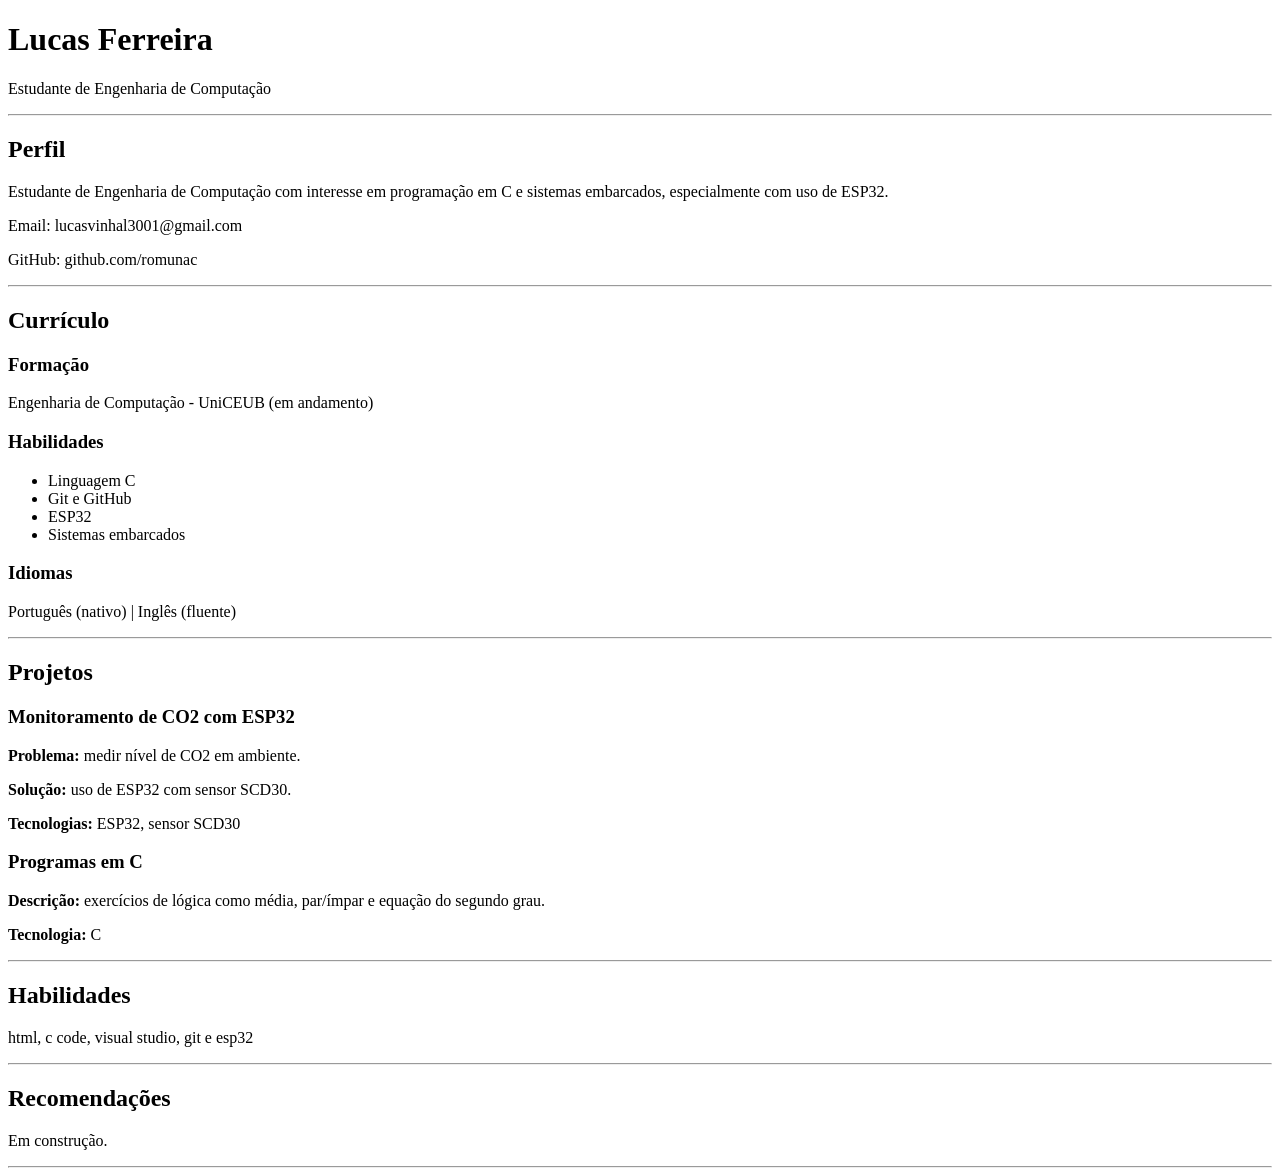
==== index.html @ 52177d5f "renomear portifolio.html para index.html" ====
<!DOCTYPE html>
<html lang="pt-br">
<head>
<meta charset="UTF-8">
<title>Portfolio - Lucas Ferreira</title>
</head>
<body>

<h1>Lucas Ferreira</h1>
<p>Estudante de Engenharia de Computação</p>

<hr>

<h2>Perfil</h2>
<p>Estudante de Engenharia de Computação com interesse em programação em C e sistemas embarcados, especialmente com uso de ESP32.</p>
<p>Email: lucasvinhal3001@gmail.com</p>
<p>GitHub: github.com/romunac</p>

<hr>

<h2>Currículo</h2>

<h3>Formação</h3>
<p>Engenharia de Computação - UniCEUB (em andamento)</p>

<h3>Habilidades</h3>
<ul>
<li>Linguagem C</li>
<li>Git e GitHub</li>
<li>ESP32</li>
<li>Sistemas embarcados</li>
</ul>

<h3>Idiomas</h3>
<p>Português (nativo) | Inglês (fluente)</p>

<hr>

<h2>Projetos</h2>

<h3>Monitoramento de CO2 com ESP32</h3>
<p><strong>Problema:</strong> medir nível de CO2 em ambiente.</p>
<p><strong>Solução:</strong> uso de ESP32 com sensor SCD30.</p>
<p><strong>Tecnologias:</strong> ESP32, sensor SCD30</p>

<h3>Programas em C</h3>
<p><strong>Descrição:</strong> exercícios de lógica como média, par/ímpar e equação do segundo grau.</p>
<p><strong>Tecnologia:</strong> C</p>

<hr>

<h2>Habilidades</h2>
<p>html, c code, visual studio, git e esp32</p>
    
<hr>

<h2>Recomendações</h2>
<p>Em construção.</p>

<hr>

</body>
</html>
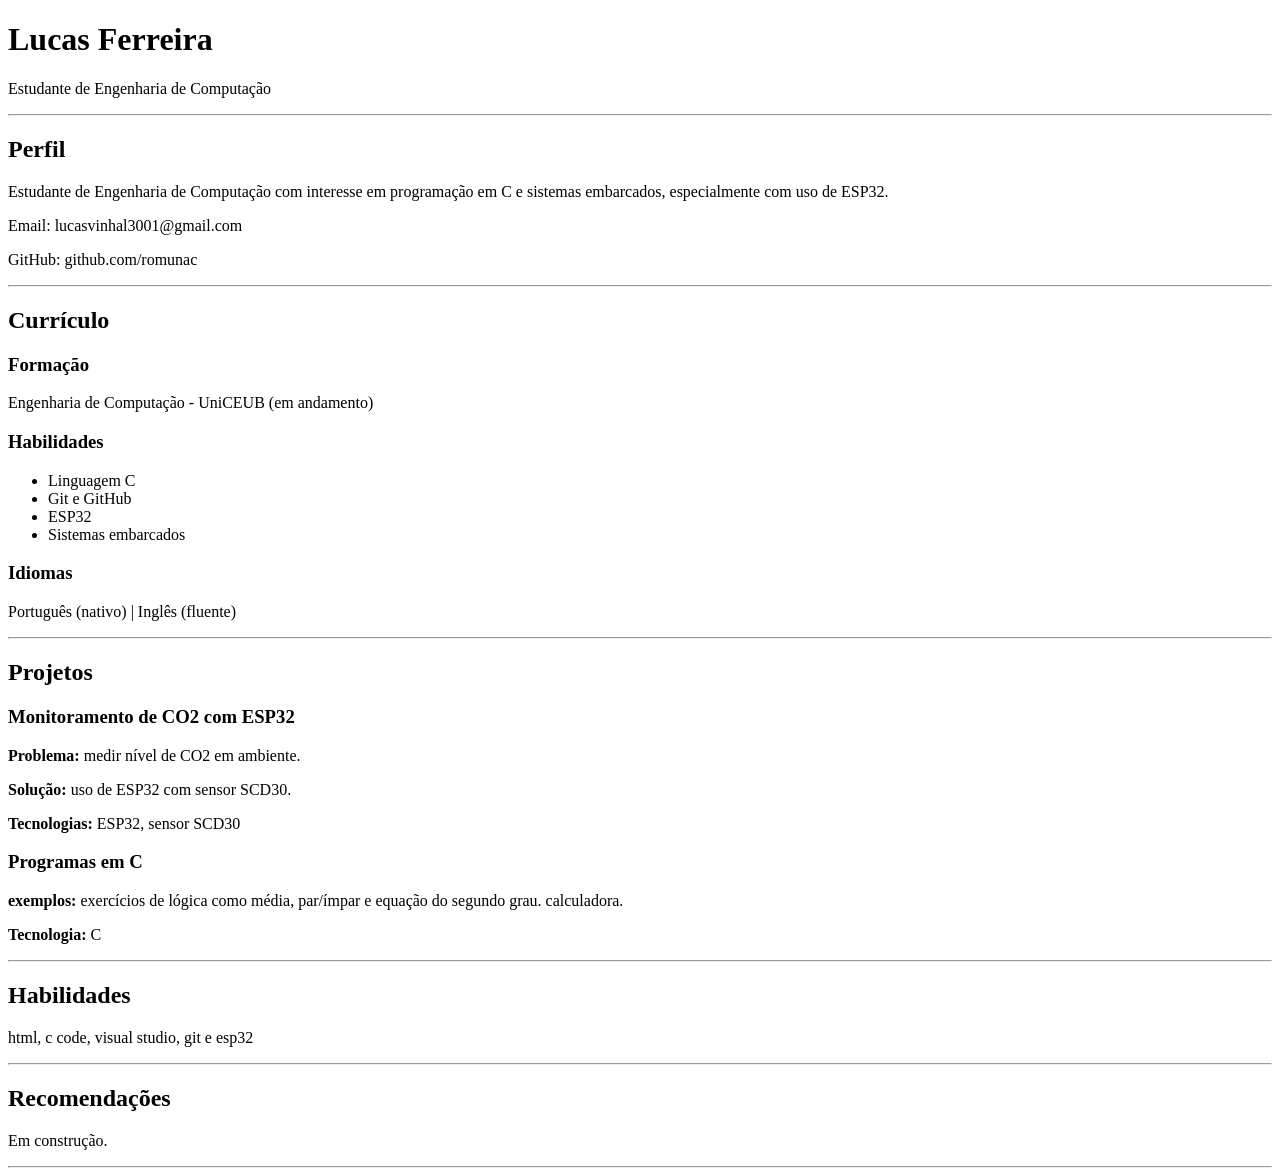
==== commit ee4dc3df: "pequenas mudanças de formatação" ====
--- a/index.html
+++ b/index.html
@@ -44,7 +44,7 @@
 <p><strong>Tecnologias:</strong> ESP32, sensor SCD30</p>
 
 <h3>Programas em C</h3>
-<p><strong>Descrição:</strong> exercícios de lógica como média, par/ímpar e equação do segundo grau.</p>
+<p><strong>exemplos:</strong> exercícios de lógica como média, par/ímpar e equação do segundo grau. calculadora.</p>
 <p><strong>Tecnologia:</strong> C</p>
 
 <hr>
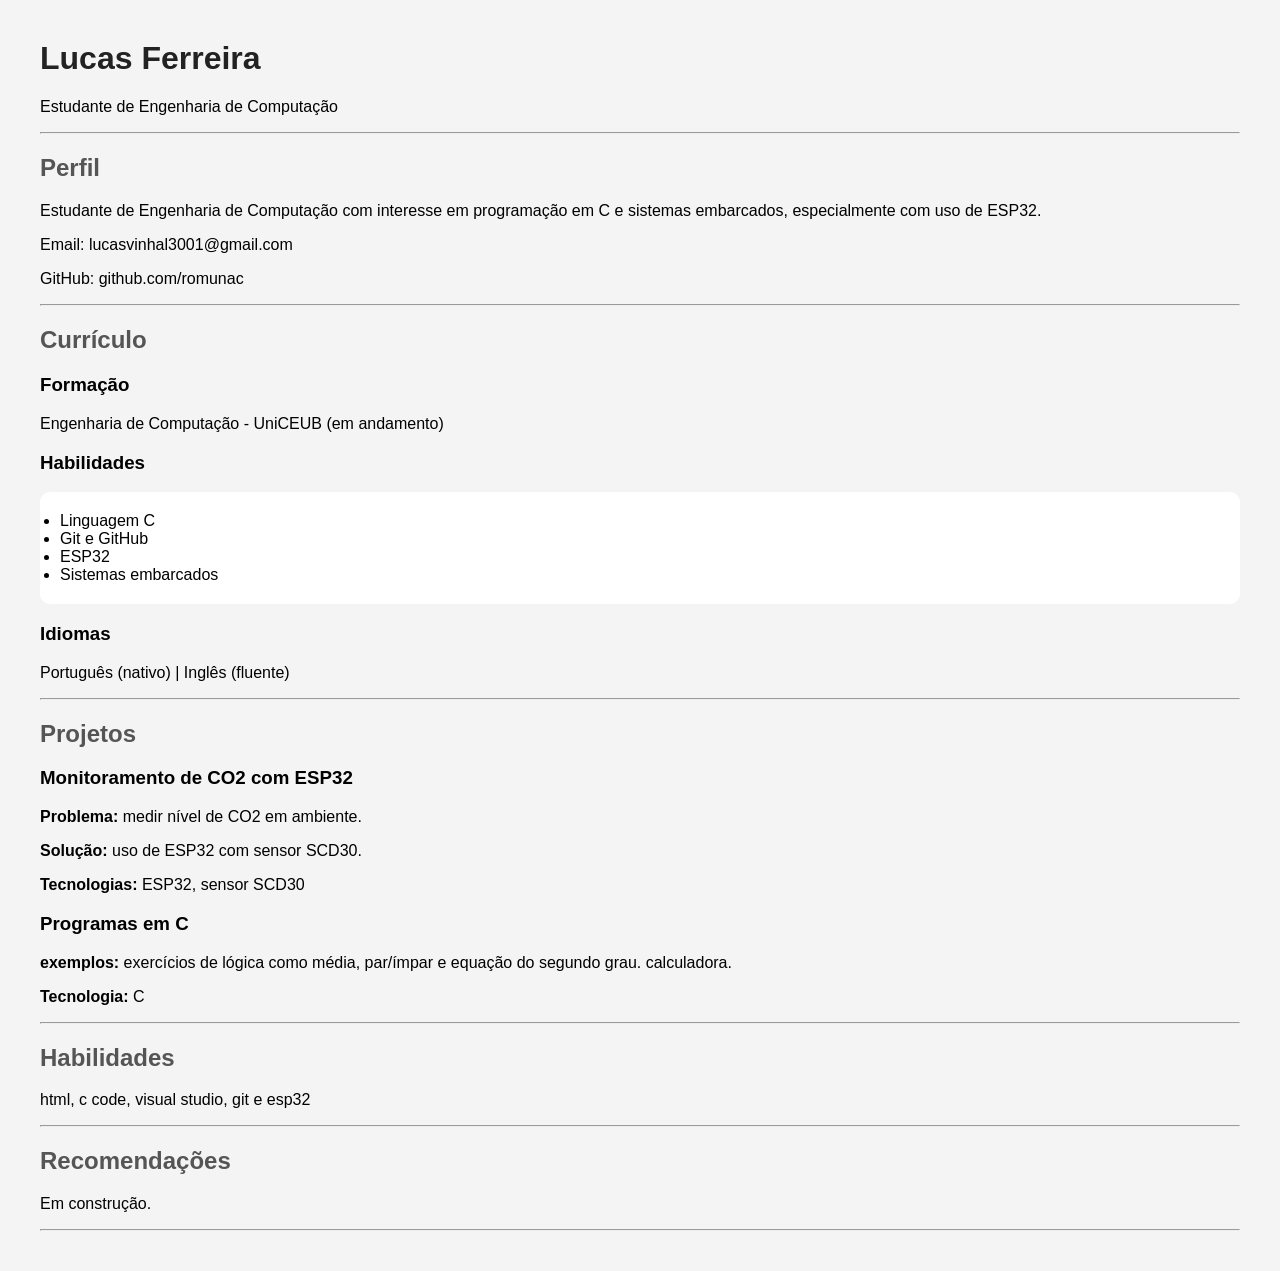
==== commit a2d83422: "Link CSS file to index.html" ====
--- a/index.html
+++ b/index.html
@@ -3,6 +3,7 @@
 <head>
 <meta charset="UTF-8">
 <title>Portfolio - Lucas Ferreira</title>
+<link rel="stylesheet" href="adds.css">
 </head>
 <body>
 
--- a/adds.css
+++ b/adds.css
@@ -0,0 +1,19 @@
+body {
+    font-family: Arial;
+    margin: 40px;
+    background: #f4f4f4;
+}
+
+h1 {
+    color: #222;
+}
+
+h2 {
+    color: #555;
+}
+
+ul {
+    background: white;
+    padding: 20px;
+    border-radius: 10px;
+}
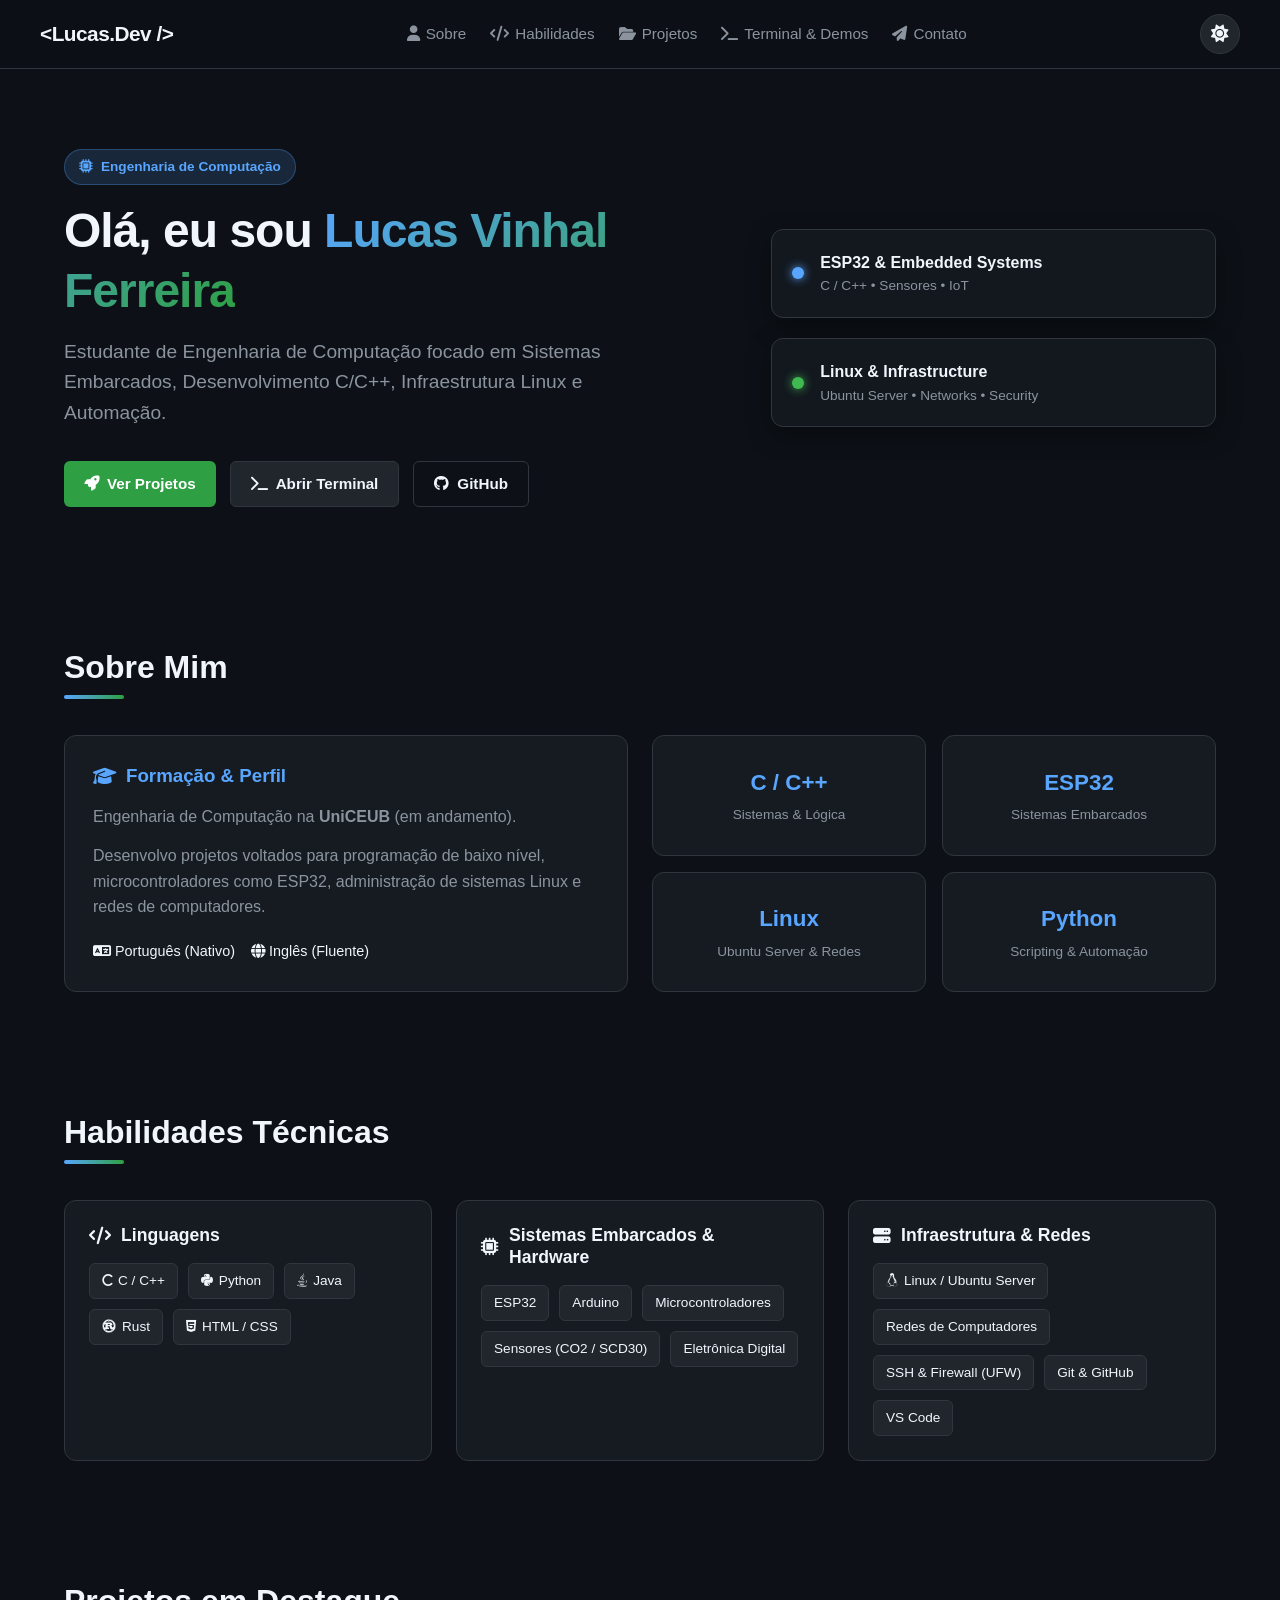
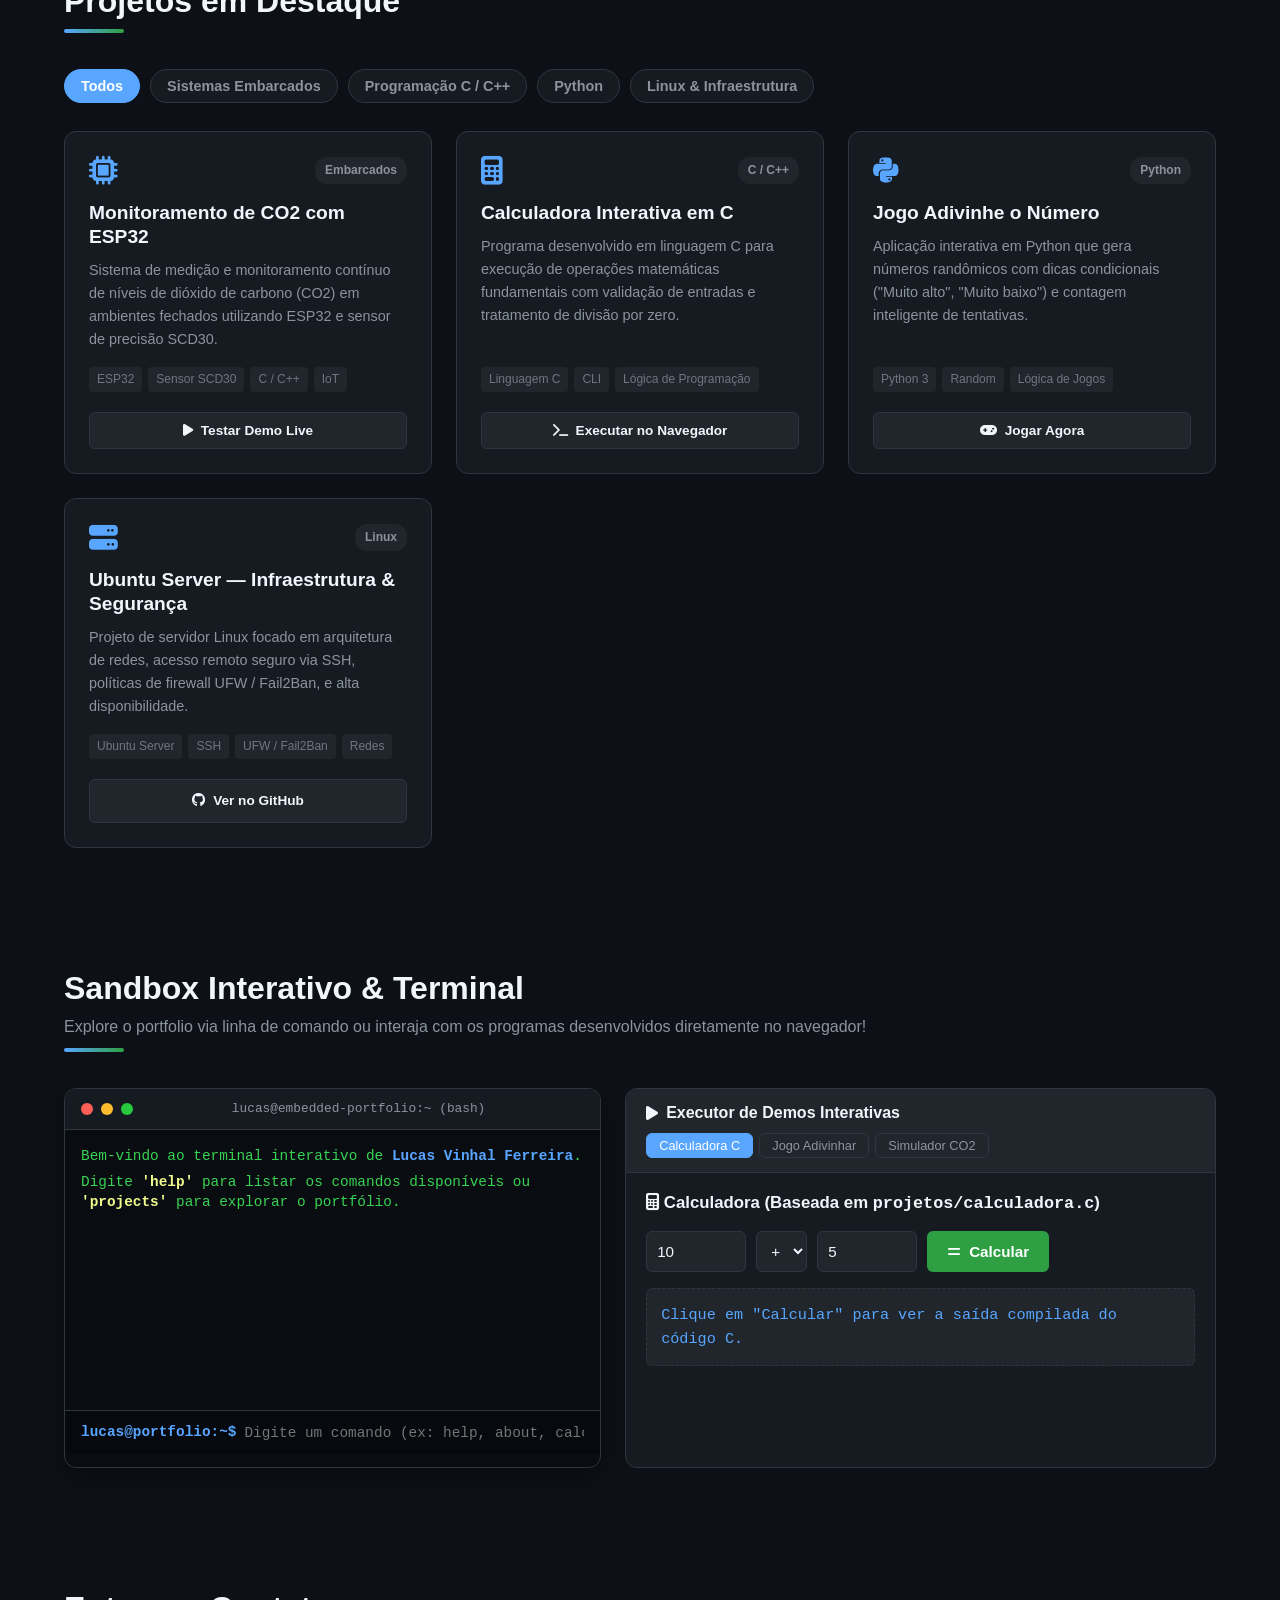
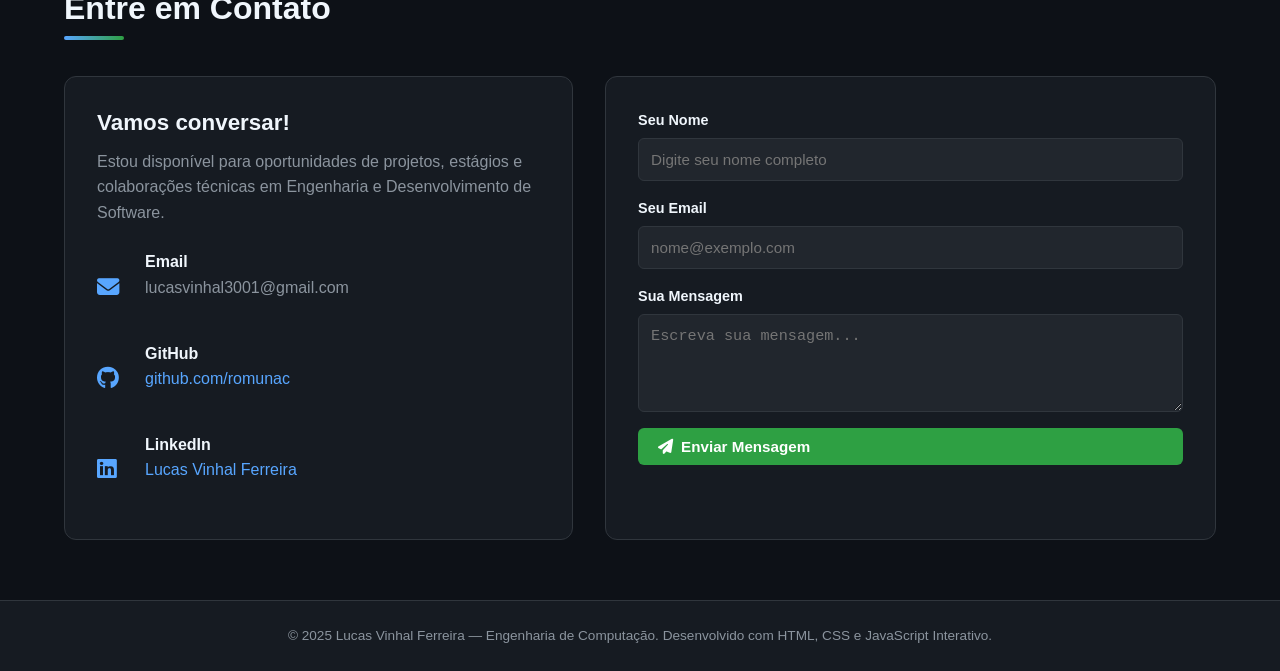
==== commit 9e2cb833: "Create interactive portfolio with dark/light theme, interactive terminal, project filters, and C/Pyt" ====
--- a/index.html
+++ b/index.html
@@ -1,64 +1,396 @@
 <!DOCTYPE html>
-<html lang="pt-br">
+<html lang="pt-br" data-theme="dark">
 <head>
-<meta charset="UTF-8">
-<title>Portfolio - Lucas Ferreira</title>
-<link rel="stylesheet" href="adds.css">
+    <meta charset="UTF-8">
+    <meta name="viewport" content="width=device-width, initial-scale=1.0">
+    <title>Lucas Vinhal Ferreira — Portfolio Interativo</title>
+    <link rel="stylesheet" href="adds.css">
+    <!-- FontAwesome icons CDN for UI elements -->
+    <link rel="stylesheet" href="https://cdnjs.cloudflare.com/ajax/libs/font-awesome/6.4.0/css/all.min.css">
 </head>
 <body>
 
-<h1>Lucas Ferreira</h1>
-<p>Estudante de Engenharia de Computação</p>
-
-<hr>
-
-<h2>Perfil</h2>
-<p>Estudante de Engenharia de Computação com interesse em programação em C e sistemas embarcados, especialmente com uso de ESP32.</p>
-<p>Email: lucasvinhal3001@gmail.com</p>
-<p>GitHub: github.com/romunac</p>
-
-<hr>
-
-<h2>Currículo</h2>
-
-<h3>Formação</h3>
-<p>Engenharia de Computação - UniCEUB (em andamento)</p>
-
-<h3>Habilidades</h3>
-<ul>
-<li>Linguagem C</li>
-<li>Git e GitHub</li>
-<li>ESP32</li>
-<li>Sistemas embarcados</li>
-</ul>
-
-<h3>Idiomas</h3>
-<p>Português (nativo) | Inglês (fluente)</p>
-
-<hr>
-
-<h2>Projetos</h2>
-
-<h3>Monitoramento de CO2 com ESP32</h3>
-<p><strong>Problema:</strong> medir nível de CO2 em ambiente.</p>
-<p><strong>Solução:</strong> uso de ESP32 com sensor SCD30.</p>
-<p><strong>Tecnologias:</strong> ESP32, sensor SCD30</p>
-
-<h3>Programas em C</h3>
-<p><strong>exemplos:</strong> exercícios de lógica como média, par/ímpar e equação do segundo grau. calculadora.</p>
-<p><strong>Tecnologia:</strong> C</p>
-
-<hr>
-
-<h2>Habilidades</h2>
-<p>html, c code, visual studio, git e esp32</p>
-    
-<hr>
-
-<h2>Recomendações</h2>
-<p>Em construção.</p>
-
-<hr>
-
+    <!-- Header & Navigation -->
+    <header class="navbar">
+        <div class="nav-container">
+            <a href="#hero" class="nav-logo">&lt;Lucas.Dev /&gt;</a>
+            <nav class="nav-links">
+                <a href="#about"><i class="fa-solid fa-user"></i> Sobre</a>
+                <a href="#skills"><i class="fa-solid fa-code"></i> Habilidades</a>
+                <a href="#projects"><i class="fa-solid fa-folder-open"></i> Projetos</a>
+                <a href="#interactive"><i class="fa-solid fa-terminal"></i> Terminal & Demos</a>
+                <a href="#contact"><i class="fa-solid fa-paper-plane"></i> Contato</a>
+            </nav>
+            <div class="nav-actions">
+                <button id="theme-toggle" class="btn-theme" title="Alternar Tema">
+                    <i class="fa-solid fa-sun" id="theme-icon"></i>
+                </button>
+            </div>
+        </div>
+    </header>
+
+    <!-- Hero Section -->
+    <section id="hero" class="hero-section">
+        <div class="hero-content">
+            <div class="badge"><i class="fa-solid fa-microchip"></i> Engenharia de Computação</div>
+            <h1>Olá, eu sou <span class="highlight">Lucas Vinhal Ferreira</span></h1>
+            <p class="subtitle">Estudante de Engenharia de Computação focado em Sistemas Embarcados, Desenvolvimento C/C++, Infraestrutura Linux e Automação.</p>
+
+            <div class="hero-buttons">
+                <a href="#projects" class="btn btn-primary"><i class="fa-solid fa-rocket"></i> Ver Projetos</a>
+                <a href="#interactive" class="btn btn-secondary"><i class="fa-solid fa-terminal"></i> Abrir Terminal</a>
+                <a href="https://github.com/romunac" target="_blank" class="btn btn-outline"><i class="fa-brands fa-github"></i> GitHub</a>
+            </div>
+        </div>
+        <div class="hero-visual">
+            <div class="tech-card-floating">
+                <div class="status-dot"></div>
+                <div class="tech-text">
+                    <strong>ESP32 & Embedded Systems</strong>
+                    <span>C / C++ • Sensores • IoT</span>
+                </div>
+            </div>
+            <div class="tech-card-floating delay-1">
+                <div class="status-dot green"></div>
+                <div class="tech-text">
+                    <strong>Linux & Infrastructure</strong>
+                    <span>Ubuntu Server • Networks • Security</span>
+                </div>
+            </div>
+        </div>
+    </section>
+
+    <!-- About Section -->
+    <section id="about" class="section">
+        <div class="section-title">
+            <h2>Sobre Mim</h2>
+            <div class="title-bar"></div>
+        </div>
+        <div class="about-grid">
+            <div class="about-card">
+                <h3><i class="fa-solid fa-graduation-cap"></i> Formação & Perfil</h3>
+                <p>Engenharia de Computação na <strong>UniCEUB</strong> (em andamento).</p>
+                <p>Desenvolvo projetos voltados para programação de baixo nível, microcontroladores como ESP32, administração de sistemas Linux e redes de computadores.</p>
+                <div class="languages-spoken">
+                    <span><i class="fa-solid fa-language"></i> Português (Nativo)</span>
+                    <span><i class="fa-solid fa-globe"></i> Inglês (Fluente)</span>
+                </div>
+            </div>
+            <div class="about-stats">
+                <div class="stat-box">
+                    <span class="stat-number">C / C++</span>
+                    <span class="stat-label">Sistemas & Lógica</span>
+                </div>
+                <div class="stat-box">
+                    <span class="stat-number">ESP32</span>
+                    <span class="stat-label">Sistemas Embarcados</span>
+                </div>
+                <div class="stat-box">
+                    <span class="stat-number">Linux</span>
+                    <span class="stat-label">Ubuntu Server & Redes</span>
+                </div>
+                <div class="stat-box">
+                    <span class="stat-number">Python</span>
+                    <span class="stat-label">Scripting & Automação</span>
+                </div>
+            </div>
+        </div>
+    </section>
+
+    <!-- Skills Section -->
+    <section id="skills" class="section">
+        <div class="section-title">
+            <h2>Habilidades Técnicas</h2>
+            <div class="title-bar"></div>
+        </div>
+        <div class="skills-grid">
+            <div class="skill-category">
+                <h3><i class="fa-solid fa-code"></i> Linguagens</h3>
+                <div class="skill-tags">
+                    <span class="tag"><i class="fa-solid fa-c"></i> C / C++</span>
+                    <span class="tag"><i class="fa-brands fa-python"></i> Python</span>
+                    <span class="tag"><i class="fa-brands fa-java"></i> Java</span>
+                    <span class="tag"><i class="fa-brands fa-rust"></i> Rust</span>
+                    <span class="tag"><i class="fa-brands fa-html5"></i> HTML / CSS</span>
+                </div>
+            </div>
+
+            <div class="skill-category">
+                <h3><i class="fa-solid fa-microchip"></i> Sistemas Embarcados & Hardware</h3>
+                <div class="skill-tags">
+                    <span class="tag">ESP32</span>
+                    <span class="tag">Arduino</span>
+                    <span class="tag">Microcontroladores</span>
+                    <span class="tag">Sensores (CO2 / SCD30)</span>
+                    <span class="tag">Eletrônica Digital</span>
+                </div>
+            </div>
+
+            <div class="skill-category">
+                <h3><i class="fa-solid fa-server"></i> Infraestrutura & Redes</h3>
+                <div class="skill-tags">
+                    <span class="tag"><i class="fa-brands fa-linux"></i> Linux / Ubuntu Server</span>
+                    <span class="tag">Redes de Computadores</span>
+                    <span class="tag">SSH & Firewall (UFW)</span>
+                    <span class="tag">Git & GitHub</span>
+                    <span class="tag">VS Code</span>
+                </div>
+            </div>
+        </div>
+    </section>
+
+    <!-- Projects Section -->
+    <section id="projects" class="section">
+        <div class="section-title">
+            <h2>Projetos em Destaque</h2>
+            <div class="title-bar"></div>
+        </div>
+
+        <!-- Filter Controls -->
+        <div class="filter-controls">
+            <button class="filter-btn active" data-filter="all">Todos</button>
+            <button class="filter-btn" data-filter="embedded">Sistemas Embarcados</button>
+            <button class="filter-btn" data-filter="c-cpp">Programação C / C++</button>
+            <button class="filter-btn" data-filter="python">Python</button>
+            <button class="filter-btn" data-filter="linux">Linux & Infraestrutura</button>
+        </div>
+
+        <div class="projects-grid">
+            <!-- Project Card 1 -->
+            <div class="project-card" data-category="embedded">
+                <div class="project-header">
+                    <i class="fa-solid fa-microchip project-icon"></i>
+                    <span class="project-badge">Embarcados</span>
+                </div>
+                <h3>Monitoramento de CO2 com ESP32</h3>
+                <p>Sistema de medição e monitoramento contínuo de níveis de dióxido de carbono (CO2) em ambientes fechados utilizando ESP32 e sensor de precisão SCD30.</p>
+                <div class="project-tech">
+                    <span>ESP32</span>
+                    <span>Sensor SCD30</span>
+                    <span>C / C++</span>
+                    <span>IoT</span>
+                </div>
+                <div class="project-actions">
+                    <button class="btn-demo-link" onclick="openDemo('co2')"><i class="fa-solid fa-play"></i> Testar Demo Live</button>
+                </div>
+            </div>
+
+            <!-- Project Card 2 -->
+            <div class="project-card" data-category="c-cpp">
+                <div class="project-header">
+                    <i class="fa-solid fa-calculator project-icon"></i>
+                    <span class="project-badge">C / C++</span>
+                </div>
+                <h3>Calculadora Interativa em C</h3>
+                <p>Programa desenvolvido em linguagem C para execução de operações matemáticas fundamentais com validação de entradas e tratamento de divisão por zero.</p>
+                <div class="project-tech">
+                    <span>Linguagem C</span>
+                    <span>CLI</span>
+                    <span>Lógica de Programação</span>
+                </div>
+                <div class="project-actions">
+                    <button class="btn-demo-link" onclick="openDemo('calc')"><i class="fa-solid fa-terminal"></i> Executar no Navegador</button>
+                </div>
+            </div>
+
+            <!-- Project Card 3 -->
+            <div class="project-card" data-category="python">
+                <div class="project-header">
+                    <i class="fa-brands fa-python project-icon"></i>
+                    <span class="project-badge">Python</span>
+                </div>
+                <h3>Jogo Adivinhe o Número</h3>
+                <p>Aplicação interativa em Python que gera números randômicos com dicas condicionais ("Muito alto", "Muito baixo") e contagem inteligente de tentativas.</p>
+                <div class="project-tech">
+                    <span>Python 3</span>
+                    <span>Random</span>
+                    <span>Lógica de Jogos</span>
+                </div>
+                <div class="project-actions">
+                    <button class="btn-demo-link" onclick="openDemo('guess')"><i class="fa-solid fa-gamepad"></i> Jogar Agora</button>
+                </div>
+            </div>
+
+            <!-- Project Card 4 -->
+            <div class="project-card" data-category="linux">
+                <div class="project-header">
+                    <i class="fa-solid fa-server project-icon"></i>
+                    <span class="project-badge">Linux</span>
+                </div>
+                <h3>Ubuntu Server — Infraestrutura & Segurança</h3>
+                <p>Projeto de servidor Linux focado em arquitetura de redes, acesso remoto seguro via SSH, políticas de firewall UFW / Fail2Ban, e alta disponibilidade.</p>
+                <div class="project-tech">
+                    <span>Ubuntu Server</span>
+                    <span>SSH</span>
+                    <span>UFW / Fail2Ban</span>
+                    <span>Redes</span>
+                </div>
+                <div class="project-actions">
+                    <a href="https://github.com/romunac/ubuntu-server-monitoramento" target="_blank" class="btn-demo-link"><i class="fa-brands fa-github"></i> Ver no GitHub</a>
+                </div>
+            </div>
+        </div>
+    </section>
+
+    <!-- Interactive Section: Terminal & Demos -->
+    <section id="interactive" class="section">
+        <div class="section-title">
+            <h2>Sandbox Interativo & Terminal</h2>
+            <p class="section-subtitle">Explore o portfolio via linha de comando ou interaja com os programas desenvolvidos diretamente no navegador!</p>
+            <div class="title-bar"></div>
+        </div>
+
+        <div class="interactive-container">
+            <!-- Terminal Emulator Widget -->
+            <div class="terminal-window">
+                <div class="terminal-header">
+                    <div class="terminal-buttons">
+                        <span class="dot red"></span>
+                        <span class="dot yellow"></span>
+                        <span class="dot green"></span>
+                    </div>
+                    <div class="terminal-title">lucas@embedded-portfolio:~ (bash)</div>
+                </div>
+                <div class="terminal-body" id="terminal-body">
+                    <p class="terminal-line">Bem-vindo ao terminal interativo de <strong style="color: var(--primary-color)">Lucas Vinhal Ferreira</strong>.</p>
+                    <p class="terminal-line">Digite <span class="cmd-highlight">'help'</span> para listar os comandos disponíveis ou <span class="cmd-highlight">'projects'</span> para explorar o portfólio.</p>
+                </div>
+                <div class="terminal-input-row">
+                    <span class="prompt">lucas@portfolio:~$</span>
+                    <input type="text" id="terminal-input" placeholder="Digite um comando (ex: help, about, calc, guess)..." autocomplete="off" spellcheck="false">
+                </div>
+            </div>
+
+            <!-- Live Demo Runner Area -->
+            <div class="demo-runner-window" id="demo-runner">
+                <div class="runner-header">
+                    <h3 id="demo-title"><i class="fa-solid fa-play"></i> Executor de Demos Interativas</h3>
+                    <div class="demo-tabs">
+                        <button class="tab-btn active" onclick="switchDemoTab('calc')">Calculadora C</button>
+                        <button class="tab-btn" onclick="switchDemoTab('guess')">Jogo Adivinhar</button>
+                        <button class="tab-btn" onclick="switchDemoTab('co2')">Simulador CO2</button>
+                    </div>
+                </div>
+
+                <div class="runner-body">
+                    <!-- Demo 1: C Calculator -->
+                    <div id="demo-calc" class="demo-box active">
+                        <h4><i class="fa-solid fa-calculator"></i> Calculadora (Baseada em <code>projetos/calculadora.c</code>)</h4>
+                        <div class="calc-interface">
+                            <div class="calc-inputs">
+                                <input type="number" id="calc-num1" placeholder="Número 1" value="10">
+                                <select id="calc-op">
+                                    <option value="+">+</option>
+                                    <option value="-">-</option>
+                                    <option value="*">*</option>
+                                    <option value="/">/</option>
+                                </select>
+                                <input type="number" id="calc-num2" placeholder="Número 2" value="5">
+                                <button class="btn btn-primary" onclick="runCalculator()"><i class="fa-solid fa-equals"></i> Calcular</button>
+                            </div>
+                            <div class="calc-output" id="calc-result">
+                                Clique em "Calcular" para ver a saída compilada do código C.
+                            </div>
+                        </div>
+                    </div>
+
+                    <!-- Demo 2: Python Guess Number Game -->
+                    <div id="demo-guess" class="demo-box">
+                        <h4><i class="fa-solid fa-gamepad"></i> Jogo Adivinhe o Número (Baseado em <code>projetos/adivinhe o numero.py</code>)</h4>
+                        <div class="guess-interface">
+                            <p>Estou pensando em um número de 1 a 100... Tente adivinhar!</p>
+                            <div class="guess-controls">
+                                <input type="number" id="guess-input" min="1" max="100" placeholder="Digite seu palpite...">
+                                <button class="btn btn-primary" onclick="makeGuess()"><i class="fa-solid fa-check"></i> Palpitar</button>
+                                <button class="btn btn-secondary" onclick="resetGuessGame()"><i class="fa-solid fa-rotate-right"></i> Reiniciar</button>
+                            </div>
+                            <div class="guess-output" id="guess-result">
+                                Aguardando seu palpite...
+                            </div>
+                        </div>
+                    </div>
+
+                    <!-- Demo 3: Sensor Simulator -->
+                    <div id="demo-co2" class="demo-box">
+                        <h4><i class="fa-solid fa-microchip"></i> Telemetria de CO2 - ESP32 + SCD30</h4>
+                        <div class="co2-interface">
+                            <div class="co2-gauge-container">
+                                <div class="co2-gauge">
+                                    <span class="co2-value" id="co2-val">420</span>
+                                    <span class="co2-unit">PPM</span>
+                                </div>
+                                <div class="co2-status" id="co2-status">Qualidade do Ar: excelente</div>
+                            </div>
+                            <div class="co2-actions">
+                                <button class="btn btn-primary" onclick="triggerCO2Simulation()"><i class="fa-solid fa-arrows-rotate"></i> Simular Nova Leitura</button>
+                                <button class="btn btn-outline" id="auto-co2-btn" onclick="toggleAutoCO2()"><i class="fa-solid fa-play"></i> Auto Leitura (Ativo)</button>
+                            </div>
+                        </div>
+                    </div>
+                </div>
+            </div>
+        </div>
+    </section>
+
+    <!-- Contact Section -->
+    <section id="contact" class="section">
+        <div class="section-title">
+            <h2>Entre em Contato</h2>
+            <div class="title-bar"></div>
+        </div>
+        <div class="contact-container">
+            <div class="contact-info">
+                <h3>Vamos conversar!</h3>
+                <p>Estou disponível para oportunidades de projetos, estágios e colaborações técnicas em Engenharia e Desenvolvimento de Software.</p>
+                <div class="contact-methods">
+                    <div class="contact-item">
+                        <i class="fa-solid fa-envelope"></i>
+                        <div>
+                            <strong>Email</strong>
+                            <p>lucasvinhal3001@gmail.com</p>
+                        </div>
+                    </div>
+                    <div class="contact-item">
+                        <i class="fa-brands fa-github"></i>
+                        <div>
+                            <strong>GitHub</strong>
+                            <p><a href="https://github.com/romunac" target="_blank">github.com/romunac</a></p>
+                        </div>
+                    </div>
+                    <div class="contact-item">
+                        <i class="fa-brands fa-linkedin"></i>
+                        <div>
+                            <strong>LinkedIn</strong>
+                            <p><a href="https://www.linkedin.com/in/lucas-vinhal-24334a2b3" target="_blank">Lucas Vinhal Ferreira</a></p>
+                        </div>
+                    </div>
+                </div>
+            </div>
+
+            <form class="contact-form" id="contact-form" onsubmit="handleContactSubmit(event)">
+                <div class="form-group">
+                    <label for="name">Seu Nome</label>
+                    <input type="text" id="name" required placeholder="Digite seu nome completo">
+                </div>
+                <div class="form-group">
+                    <label for="email">Seu Email</label>
+                    <input type="email" id="email" required placeholder="nome@exemplo.com">
+                </div>
+                <div class="form-group">
+                    <label for="message">Sua Mensagem</label>
+                    <textarea id="message" rows="4" required placeholder="Escreva sua mensagem..."></textarea>
+                </div>
+                <button type="submit" class="btn btn-primary"><i class="fa-solid fa-paper-plane"></i> Enviar Mensagem</button>
+                <div id="form-toast" class="form-toast"></div>
+            </form>
+        </div>
+    </section>
+
+    <!-- Footer -->
+    <footer class="footer">
+        <p>&copy; 2025 Lucas Vinhal Ferreira — Engenharia de Computação. Desenvolvido com HTML, CSS e JavaScript Interativo.</p>
+    </footer>
+
+    <script src="script.js"></script>
 </body>
 </html>
--- a/adds.css
+++ b/adds.css
@@ -1,19 +1,967 @@
+/* Root CSS Variables for Dark / Light Theme */
+:root {
+    --bg-primary: #0d1117;
+    --bg-secondary: #161b22;
+    --bg-tertiary: #21262d;
+    --text-primary: #f0f6fc;
+    --text-secondary: #8b949e;
+    --text-muted: #6e7681;
+    --primary-color: #58a6ff;
+    --primary-hover: #79c0ff;
+    --accent-color: #2ea043;
+    --accent-hover: #3fb950;
+    --border-color: #30363d;
+    --card-bg: rgba(22, 27, 34, 0.8);
+    --shadow: 0 8px 24px rgba(0, 0, 0, 0.4);
+    --terminal-bg: #090d12;
+    --terminal-text: #39d353;
+    --radius-sm: 6px;
+    --radius-md: 12px;
+    --radius-lg: 20px;
+    --transition: all 0.3s cubic-bezier(0.4, 0, 0.2, 1);
+}
+
+[data-theme="light"] {
+    --bg-primary: #f6f8fa;
+    --bg-secondary: #ffffff;
+    --bg-tertiary: #eaeef2;
+    --text-primary: #1f2328;
+    --text-secondary: #57606a;
+    --text-muted: #8c959f;
+    --primary-color: #0969da;
+    --primary-hover: #1a7f37;
+    --accent-color: #1a7f37;
+    --accent-hover: #2da44e;
+    --border-color: #d0d7de;
+    --card-bg: rgba(255, 255, 255, 0.9);
+    --shadow: 0 8px 24px rgba(140, 149, 159, 0.2);
+    --terminal-bg: #1e1e1e;
+    --terminal-text: #4ec9b0;
+}
+
+/* Reset & Global Styles */
+* {
+    box-sizing: border-box;
+    margin: 0;
+    padding: 0;
+}
+
+html {
+    scroll-behavior: smooth;
+}
+
 body {
-    font-family: Arial;
-    margin: 40px;
-    background: #f4f4f4;
-}
-
-h1 {
-    color: #222;
-}
-
-h2 {
-    color: #555;
-}
-
-ul {
-    background: white;
+    font-family: -apple-system, BlinkMacSystemFont, "Segoe UI", Roboto, Helvetica, Arial, sans-serif;
+    background-color: var(--bg-primary);
+    color: var(--text-primary);
+    line-height: 1.6;
+    transition: background-color 0.3s ease, color 0.3s ease;
+}
+
+a {
+    color: var(--primary-color);
+    text-decoration: none;
+    transition: var(--transition);
+}
+
+a:hover {
+    color: var(--primary-hover);
+}
+
+/* Typography & Badges */
+h1, h2, h3, h4 {
+    font-weight: 700;
+    line-height: 1.25;
+}
+
+.highlight {
+    background: linear-gradient(135deg, var(--primary-color), var(--accent-color));
+    -webkit-background-clip: text;
+    -webkit-text-fill-color: transparent;
+}
+
+.badge {
+    display: inline-flex;
+    align-items: center;
+    gap: 8px;
+    padding: 6px 14px;
+    background-color: rgba(88, 166, 255, 0.15);
+    color: var(--primary-color);
+    border: 1px solid rgba(88, 166, 255, 0.3);
+    border-radius: 20px;
+    font-size: 0.85rem;
+    font-weight: 600;
+}
+
+/* Navigation Bar */
+.navbar {
+    position: sticky;
+    top: 0;
+    z-index: 100;
+    background-color: rgba(13, 17, 23, 0.85);
+    backdrop-filter: blur(12px);
+    border-bottom: 1px solid var(--border-color);
+    padding: 14px 24px;
+    transition: var(--transition);
+}
+
+[data-theme="light"] .navbar {
+    background-color: rgba(246, 248, 250, 0.85);
+}
+
+.nav-container {
+    max-width: 1200px;
+    margin: 0 auto;
+    display: flex;
+    align-items: center;
+    justify-content: space-between;
+}
+
+.nav-logo {
+    font-size: 1.3rem;
+    font-weight: 800;
+    color: var(--text-primary);
+    letter-spacing: -0.5px;
+}
+
+.nav-links {
+    display: flex;
+    gap: 24px;
+}
+
+.nav-links a {
+    color: var(--text-secondary);
+    font-weight: 500;
+    font-size: 0.95rem;
+    display: flex;
+    align-items: center;
+    gap: 6px;
+}
+
+.nav-links a:hover {
+    color: var(--primary-color);
+}
+
+.btn-theme {
+    background: var(--bg-tertiary);
+    border: 1px solid var(--border-color);
+    color: var(--text-primary);
+    width: 40px;
+    height: 40px;
+    border-radius: 50%;
+    cursor: pointer;
+    display: flex;
+    align-items: center;
+    justify-content: center;
+    font-size: 1.1rem;
+    transition: var(--transition);
+}
+
+.btn-theme:hover {
+    transform: rotate(15deg) scale(1.05);
+    border-color: var(--primary-color);
+}
+
+/* Buttons */
+.btn {
+    display: inline-flex;
+    align-items: center;
+    gap: 8px;
+    padding: 10px 20px;
+    border-radius: var(--radius-sm);
+    font-weight: 600;
+    font-size: 0.95rem;
+    cursor: pointer;
+    border: none;
+    transition: var(--transition);
+}
+
+.btn-primary {
+    background-color: var(--accent-color);
+    color: #ffffff;
+}
+
+.btn-primary:hover {
+    background-color: var(--accent-hover);
+    transform: translateY(-2px);
+    box-shadow: 0 4px 12px rgba(46, 160, 67, 0.3);
+}
+
+.btn-secondary {
+    background-color: var(--bg-tertiary);
+    color: var(--text-primary);
+    border: 1px solid var(--border-color);
+}
+
+.btn-secondary:hover {
+    background-color: var(--border-color);
+    transform: translateY(-2px);
+}
+
+.btn-outline {
+    background-color: transparent;
+    color: var(--text-primary);
+    border: 1px solid var(--border-color);
+}
+
+.btn-outline:hover {
+    border-color: var(--primary-color);
+    color: var(--primary-color);
+    transform: translateY(-2px);
+}
+
+/* Hero Section */
+.hero-section {
+    max-width: 1200px;
+    margin: 0 auto;
+    padding: 80px 24px;
+    display: grid;
+    grid-template-columns: 1.2fr 0.8fr;
+    gap: 40px;
+    align-items: center;
+}
+
+.hero-content h1 {
+    font-size: 3rem;
+    margin: 16px 0;
+    letter-spacing: -1px;
+}
+
+.subtitle {
+    font-size: 1.2rem;
+    color: var(--text-secondary);
+    margin-bottom: 32px;
+    max-width: 600px;
+}
+
+.hero-buttons {
+    display: flex;
+    flex-wrap: wrap;
+    gap: 14px;
+}
+
+.hero-visual {
+    display: flex;
+    flex-direction: column;
+    gap: 20px;
+}
+
+.tech-card-floating {
+    background: var(--card-bg);
+    border: 1px solid var(--border-color);
+    border-radius: var(--radius-md);
     padding: 20px;
-    border-radius: 10px;
-}
+    display: flex;
+    align-items: center;
+    gap: 16px;
+    box-shadow: var(--shadow);
+    backdrop-filter: blur(10px);
+    animation: float 4s ease-in-out infinite;
+}
+
+.tech-card-floating.delay-1 {
+    animation-delay: 2s;
+}
+
+@keyframes float {
+    0%, 100% { transform: translateY(0); }
+    50% { transform: translateY(-8px); }
+}
+
+.status-dot {
+    width: 12px;
+    height: 12px;
+    background-color: #58a6ff;
+    border-radius: 50%;
+    box-shadow: 0 0 10px #58a6ff;
+}
+
+.status-dot.green {
+    background-color: #3fb950;
+    box-shadow: 0 0 10px #3fb950;
+}
+
+.tech-text {
+    display: flex;
+    flex-direction: column;
+}
+
+.tech-text strong {
+    font-size: 1rem;
+    color: var(--text-primary);
+}
+
+.tech-text span {
+    font-size: 0.85rem;
+    color: var(--text-secondary);
+}
+
+/* Section Common Styles */
+.section {
+    max-width: 1200px;
+    margin: 0 auto;
+    padding: 60px 24px;
+}
+
+.section-title {
+    margin-bottom: 36px;
+}
+
+.section-title h2 {
+    font-size: 2rem;
+    color: var(--text-primary);
+}
+
+.section-subtitle {
+    color: var(--text-secondary);
+    font-size: 1rem;
+    margin-top: 6px;
+}
+
+.title-bar {
+    width: 60px;
+    height: 4px;
+    background: linear-gradient(90deg, var(--primary-color), var(--accent-color));
+    border-radius: 2px;
+    margin-top: 8px;
+}
+
+/* About Section */
+.about-grid {
+    display: grid;
+    grid-template-columns: 1fr 1fr;
+    gap: 24px;
+}
+
+.about-card {
+    background-color: var(--bg-secondary);
+    border: 1px solid var(--border-color);
+    border-radius: var(--radius-md);
+    padding: 28px;
+}
+
+.about-card h3 {
+    margin-bottom: 16px;
+    color: var(--primary-color);
+    display: flex;
+    align-items: center;
+    gap: 10px;
+}
+
+.about-card p {
+    margin-bottom: 14px;
+    color: var(--text-secondary);
+}
+
+.languages-spoken {
+    display: flex;
+    gap: 16px;
+    margin-top: 20px;
+    font-size: 0.9rem;
+    color: var(--text-primary);
+}
+
+.about-stats {
+    display: grid;
+    grid-template-columns: 1fr 1fr;
+    gap: 16px;
+}
+
+.stat-box {
+    background-color: var(--bg-secondary);
+    border: 1px solid var(--border-color);
+    border-radius: var(--radius-md);
+    padding: 20px;
+    display: flex;
+    flex-direction: column;
+    justify-content: center;
+    align-items: center;
+    text-align: center;
+    transition: var(--transition);
+}
+
+.stat-box:hover {
+    border-color: var(--primary-color);
+    transform: translateY(-4px);
+}
+
+.stat-number {
+    font-size: 1.4rem;
+    font-weight: 800;
+    color: var(--primary-color);
+}
+
+.stat-label {
+    font-size: 0.85rem;
+    color: var(--text-secondary);
+    margin-top: 4px;
+}
+
+/* Skills Section */
+.skills-grid {
+    display: grid;
+    grid-template-columns: repeat(auto-fit, minmax(300px, 1fr));
+    gap: 24px;
+}
+
+.skill-category {
+    background-color: var(--bg-secondary);
+    border: 1px solid var(--border-color);
+    border-radius: var(--radius-md);
+    padding: 24px;
+}
+
+.skill-category h3 {
+    font-size: 1.1rem;
+    margin-bottom: 16px;
+    display: flex;
+    align-items: center;
+    gap: 10px;
+    color: var(--text-primary);
+}
+
+.skill-tags {
+    display: flex;
+    flex-wrap: wrap;
+    gap: 10px;
+}
+
+.tag {
+    background-color: var(--bg-tertiary);
+    border: 1px solid var(--border-color);
+    color: var(--text-primary);
+    padding: 6px 12px;
+    border-radius: var(--radius-sm);
+    font-size: 0.85rem;
+    font-weight: 500;
+    display: inline-flex;
+    align-items: center;
+    gap: 6px;
+    transition: var(--transition);
+}
+
+.tag:hover {
+    border-color: var(--primary-color);
+    color: var(--primary-color);
+    transform: translateY(-2px);
+}
+
+/* Projects Section */
+.filter-controls {
+    display: flex;
+    flex-wrap: wrap;
+    gap: 10px;
+    margin-bottom: 28px;
+}
+
+.filter-btn {
+    background-color: var(--bg-secondary);
+    border: 1px solid var(--border-color);
+    color: var(--text-secondary);
+    padding: 8px 16px;
+    border-radius: 20px;
+    font-size: 0.9rem;
+    font-weight: 600;
+    cursor: pointer;
+    transition: var(--transition);
+}
+
+.filter-btn:hover, .filter-btn.active {
+    background-color: var(--primary-color);
+    color: #ffffff;
+    border-color: var(--primary-color);
+}
+
+.projects-grid {
+    display: grid;
+    grid-template-columns: repeat(auto-fill, minmax(280px, 1fr));
+    gap: 24px;
+}
+
+.project-card {
+    background-color: var(--bg-secondary);
+    border: 1px solid var(--border-color);
+    border-radius: var(--radius-md);
+    padding: 24px;
+    display: flex;
+    flex-direction: column;
+    justify-content: space-between;
+    transition: var(--transition);
+}
+
+.project-card:hover {
+    border-color: var(--primary-color);
+    transform: translateY(-5px);
+    box-shadow: var(--shadow);
+}
+
+.project-header {
+    display: flex;
+    justify-content: space-between;
+    align-items: center;
+    margin-bottom: 16px;
+}
+
+.project-icon {
+    font-size: 1.8rem;
+    color: var(--primary-color);
+}
+
+.project-badge {
+    font-size: 0.75rem;
+    padding: 4px 10px;
+    background-color: var(--bg-tertiary);
+    border-radius: 12px;
+    color: var(--text-secondary);
+    font-weight: 600;
+}
+
+.project-card h3 {
+    font-size: 1.2rem;
+    margin-bottom: 10px;
+    color: var(--text-primary);
+}
+
+.project-card p {
+    font-size: 0.9rem;
+    color: var(--text-secondary);
+    margin-bottom: 16px;
+    flex-grow: 1;
+}
+
+.project-tech {
+    display: flex;
+    flex-wrap: wrap;
+    gap: 6px;
+    margin-bottom: 20px;
+}
+
+.project-tech span {
+    font-size: 0.75rem;
+    background-color: var(--bg-tertiary);
+    color: var(--text-muted);
+    padding: 3px 8px;
+    border-radius: 4px;
+}
+
+.project-actions {
+    display: flex;
+    gap: 10px;
+}
+
+.btn-demo-link {
+    width: 100%;
+    padding: 10px;
+    background-color: var(--bg-tertiary);
+    border: 1px solid var(--border-color);
+    color: var(--text-primary);
+    border-radius: var(--radius-sm);
+    font-weight: 600;
+    font-size: 0.85rem;
+    cursor: pointer;
+    display: inline-flex;
+    align-items: center;
+    justify-content: center;
+    gap: 8px;
+    transition: var(--transition);
+}
+
+.btn-demo-link:hover {
+    background-color: var(--primary-color);
+    color: #ffffff;
+    border-color: var(--primary-color);
+}
+
+/* Terminal & Interactive Demos Section */
+.interactive-container {
+    display: grid;
+    grid-template-columns: 1fr 1.1fr;
+    gap: 24px;
+}
+
+/* Terminal Styling */
+.terminal-window {
+    background-color: var(--terminal-bg);
+    border: 1px solid var(--border-color);
+    border-radius: var(--radius-md);
+    overflow: hidden;
+    box-shadow: var(--shadow);
+    display: flex;
+    flex-direction: column;
+    min-height: 380px;
+}
+
+.terminal-header {
+    background-color: #161b22;
+    padding: 10px 16px;
+    display: flex;
+    align-items: center;
+    border-bottom: 1px solid var(--border-color);
+}
+
+.terminal-buttons {
+    display: flex;
+    gap: 8px;
+}
+
+.dot {
+    width: 12px;
+    height: 12px;
+    border-radius: 50%;
+}
+
+.dot.red { background-color: #ff5f56; }
+.dot.yellow { background-color: #ffbd2e; }
+.dot.green { background-color: #27c93f; }
+
+.terminal-title {
+    margin-left: auto;
+    margin-right: auto;
+    font-family: monospace;
+    font-size: 0.8rem;
+    color: var(--text-secondary);
+}
+
+.terminal-body {
+    padding: 16px;
+    font-family: 'Courier New', Courier, monospace;
+    font-size: 0.9rem;
+    color: var(--terminal-text);
+    flex-grow: 1;
+    overflow-y: auto;
+    max-height: 280px;
+}
+
+.terminal-line {
+    margin-bottom: 6px;
+    line-height: 1.4;
+}
+
+.cmd-highlight {
+    color: #f1fa8c;
+    font-weight: bold;
+}
+
+.terminal-input-row {
+    display: flex;
+    align-items: center;
+    padding: 10px 16px;
+    background-color: rgba(0, 0, 0, 0.3);
+    border-top: 1px solid var(--border-color);
+}
+
+.prompt {
+    font-family: monospace;
+    color: var(--primary-color);
+    font-weight: bold;
+    margin-right: 8px;
+    font-size: 0.9rem;
+}
+
+#terminal-input {
+    background: transparent;
+    border: none;
+    color: #ffffff;
+    font-family: monospace;
+    font-size: 0.9rem;
+    flex-grow: 1;
+    outline: none;
+}
+
+/* Demo Runner Area */
+.demo-runner-window {
+    background-color: var(--bg-secondary);
+    border: 1px solid var(--border-color);
+    border-radius: var(--radius-md);
+    overflow: hidden;
+    display: flex;
+    flex-direction: column;
+}
+
+.runner-header {
+    background-color: var(--bg-tertiary);
+    padding: 14px 20px;
+    border-bottom: 1px solid var(--border-color);
+    display: flex;
+    justify-content: space-between;
+    align-items: center;
+    flex-wrap: wrap;
+    gap: 10px;
+}
+
+.runner-header h3 {
+    font-size: 1rem;
+    display: flex;
+    align-items: center;
+    gap: 8px;
+}
+
+.demo-tabs {
+    display: flex;
+    gap: 6px;
+}
+
+.tab-btn {
+    background: transparent;
+    border: 1px solid var(--border-color);
+    color: var(--text-secondary);
+    padding: 4px 12px;
+    border-radius: var(--radius-sm);
+    font-size: 0.8rem;
+    cursor: pointer;
+    transition: var(--transition);
+}
+
+.tab-btn.active, .tab-btn:hover {
+    background-color: var(--primary-color);
+    color: #ffffff;
+    border-color: var(--primary-color);
+}
+
+.runner-body {
+    padding: 20px;
+    flex-grow: 1;
+}
+
+.demo-box {
+    display: none;
+}
+
+.demo-box.active {
+    display: block;
+}
+
+.demo-box h4 {
+    margin-bottom: 16px;
+    font-size: 1.05rem;
+    color: var(--text-primary);
+}
+
+/* Calculator Interactive Demo */
+.calc-inputs {
+    display: flex;
+    gap: 10px;
+    margin-bottom: 16px;
+    flex-wrap: wrap;
+}
+
+.calc-inputs input, .calc-inputs select {
+    padding: 10px;
+    background-color: var(--bg-tertiary);
+    border: 1px solid var(--border-color);
+    color: var(--text-primary);
+    border-radius: var(--radius-sm);
+    outline: none;
+    font-size: 0.95rem;
+}
+
+.calc-inputs input[type="number"] {
+    width: 100px;
+}
+
+.calc-output {
+    background-color: var(--bg-tertiary);
+    border: 1px dashed var(--border-color);
+    border-radius: var(--radius-sm);
+    padding: 14px;
+    font-family: monospace;
+    color: var(--primary-color);
+    font-size: 0.95rem;
+}
+
+/* Guess Game Interactive Demo */
+.guess-controls {
+    display: flex;
+    gap: 10px;
+    margin: 16px 0;
+    flex-wrap: wrap;
+}
+
+.guess-controls input {
+    padding: 10px;
+    background-color: var(--bg-tertiary);
+    border: 1px solid var(--border-color);
+    color: var(--text-primary);
+    border-radius: var(--radius-sm);
+    outline: none;
+    font-size: 0.95rem;
+    width: 140px;
+}
+
+.guess-output {
+    background-color: var(--bg-tertiary);
+    border: 1px dashed var(--border-color);
+    border-radius: var(--radius-sm);
+    padding: 14px;
+    font-family: monospace;
+    color: var(--accent-color);
+    font-size: 0.95rem;
+}
+
+/* CO2 Sensor Interactive Demo */
+.co2-gauge-container {
+    display: flex;
+    flex-direction: column;
+    align-items: center;
+    justify-content: center;
+    background: var(--bg-tertiary);
+    border-radius: var(--radius-md);
+    padding: 24px;
+    margin-bottom: 16px;
+}
+
+.co2-gauge {
+    display: flex;
+    align-items: baseline;
+    gap: 6px;
+}
+
+.co2-value {
+    font-size: 3rem;
+    font-weight: 800;
+    color: var(--accent-color);
+}
+
+.co2-unit {
+    font-size: 1.2rem;
+    font-weight: 600;
+    color: var(--text-secondary);
+}
+
+.co2-status {
+    margin-top: 8px;
+    font-weight: 600;
+    color: var(--text-primary);
+    font-size: 0.95rem;
+}
+
+.co2-actions {
+    display: flex;
+    gap: 10px;
+    justify-content: center;
+}
+
+/* Contact Section */
+.contact-container {
+    display: grid;
+    grid-template-columns: 1fr 1.2fr;
+    gap: 32px;
+}
+
+.contact-info {
+    background-color: var(--bg-secondary);
+    border: 1px solid var(--border-color);
+    border-radius: var(--radius-md);
+    padding: 32px;
+}
+
+.contact-info h3 {
+    font-size: 1.4rem;
+    margin-bottom: 12px;
+}
+
+.contact-info p {
+    color: var(--text-secondary);
+    margin-bottom: 24px;
+}
+
+.contact-methods {
+    display: flex;
+    flex-direction: column;
+    gap: 16px;
+}
+
+.contact-item {
+    display: flex;
+    align-items: center;
+    gap: 16px;
+}
+
+.contact-item i {
+    font-size: 1.4rem;
+    color: var(--primary-color);
+    width: 32px;
+}
+
+.contact-form {
+    background-color: var(--bg-secondary);
+    border: 1px solid var(--border-color);
+    border-radius: var(--radius-md);
+    padding: 32px;
+    display: flex;
+    flex-direction: column;
+    gap: 16px;
+}
+
+.form-group {
+    display: flex;
+    flex-direction: column;
+    gap: 6px;
+}
+
+.form-group label {
+    font-size: 0.9rem;
+    font-weight: 600;
+    color: var(--text-primary);
+}
+
+.form-group input, .form-group textarea {
+    padding: 12px;
+    background-color: var(--bg-tertiary);
+    border: 1px solid var(--border-color);
+    border-radius: var(--radius-sm);
+    color: var(--text-primary);
+    outline: none;
+    font-size: 0.95rem;
+    transition: var(--transition);
+}
+
+.form-group input:focus, .form-group textarea:focus {
+    border-color: var(--primary-color);
+}
+
+.form-toast {
+    margin-top: 10px;
+    padding: 10px;
+    border-radius: var(--radius-sm);
+    display: none;
+    font-size: 0.9rem;
+    font-weight: 600;
+}
+
+.form-toast.success {
+    display: block;
+    background-color: rgba(46, 160, 67, 0.2);
+    color: #3fb950;
+    border: 1px solid #2ea043;
+}
+
+/* Footer */
+.footer {
+    border-top: 1px solid var(--border-color);
+    padding: 24px;
+    text-align: center;
+    font-size: 0.85rem;
+    color: var(--text-secondary);
+    background-color: var(--bg-secondary);
+}
+
+/* Responsive Styles */
+@media (max-width: 900px) {
+    .hero-section {
+        grid-template-columns: 1fr;
+        padding: 40px 20px;
+    }
+
+    .hero-content h1 {
+        font-size: 2.2rem;
+    }
+
+    .interactive-container, .contact-container, .about-grid {
+        grid-template-columns: 1fr;
+    }
+
+    .nav-links {
+        display: none; /* simple mobile hides links */
+    }
+}
